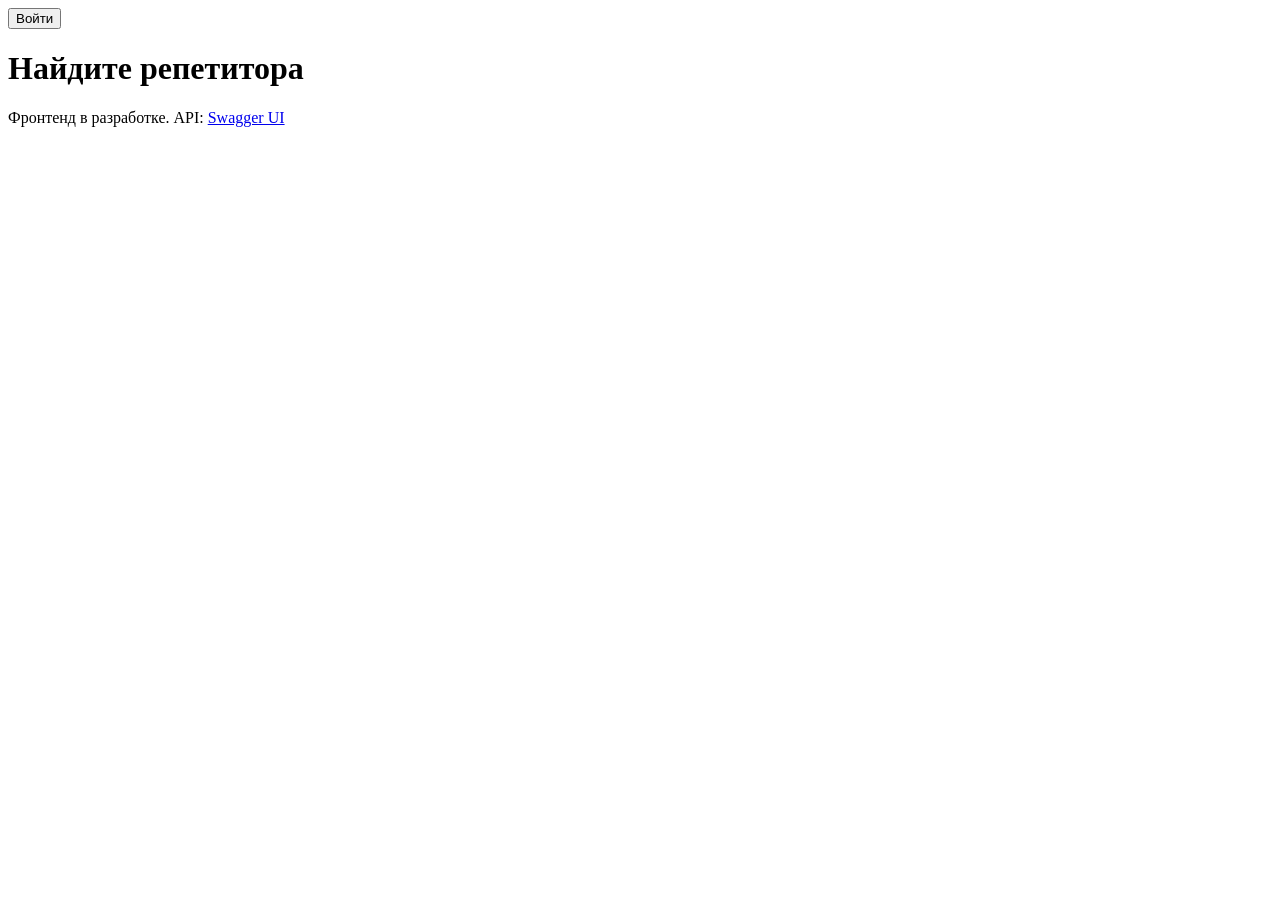
==== frontend/index.html @ 48ffca96 "Initial commit: backend skeleto and frontend placeholder" ====
<!doctype html>
<html lang="ru">
<head>
  <meta charset="utf-8">
  <meta name="viewport" content="width=device-width, initial-scale=1">
  <title>Репетиторы</title>
</head>
<body>
  <header><button>Войти</button></header>
  <main>
    <h1>Найдите репетитора</h1>
    <p>Фронтенд в разработке. API: <a href="http://localhost:8080/swagger-ui.html">Swagger UI</a></p>
  </main>
</body>
</html>
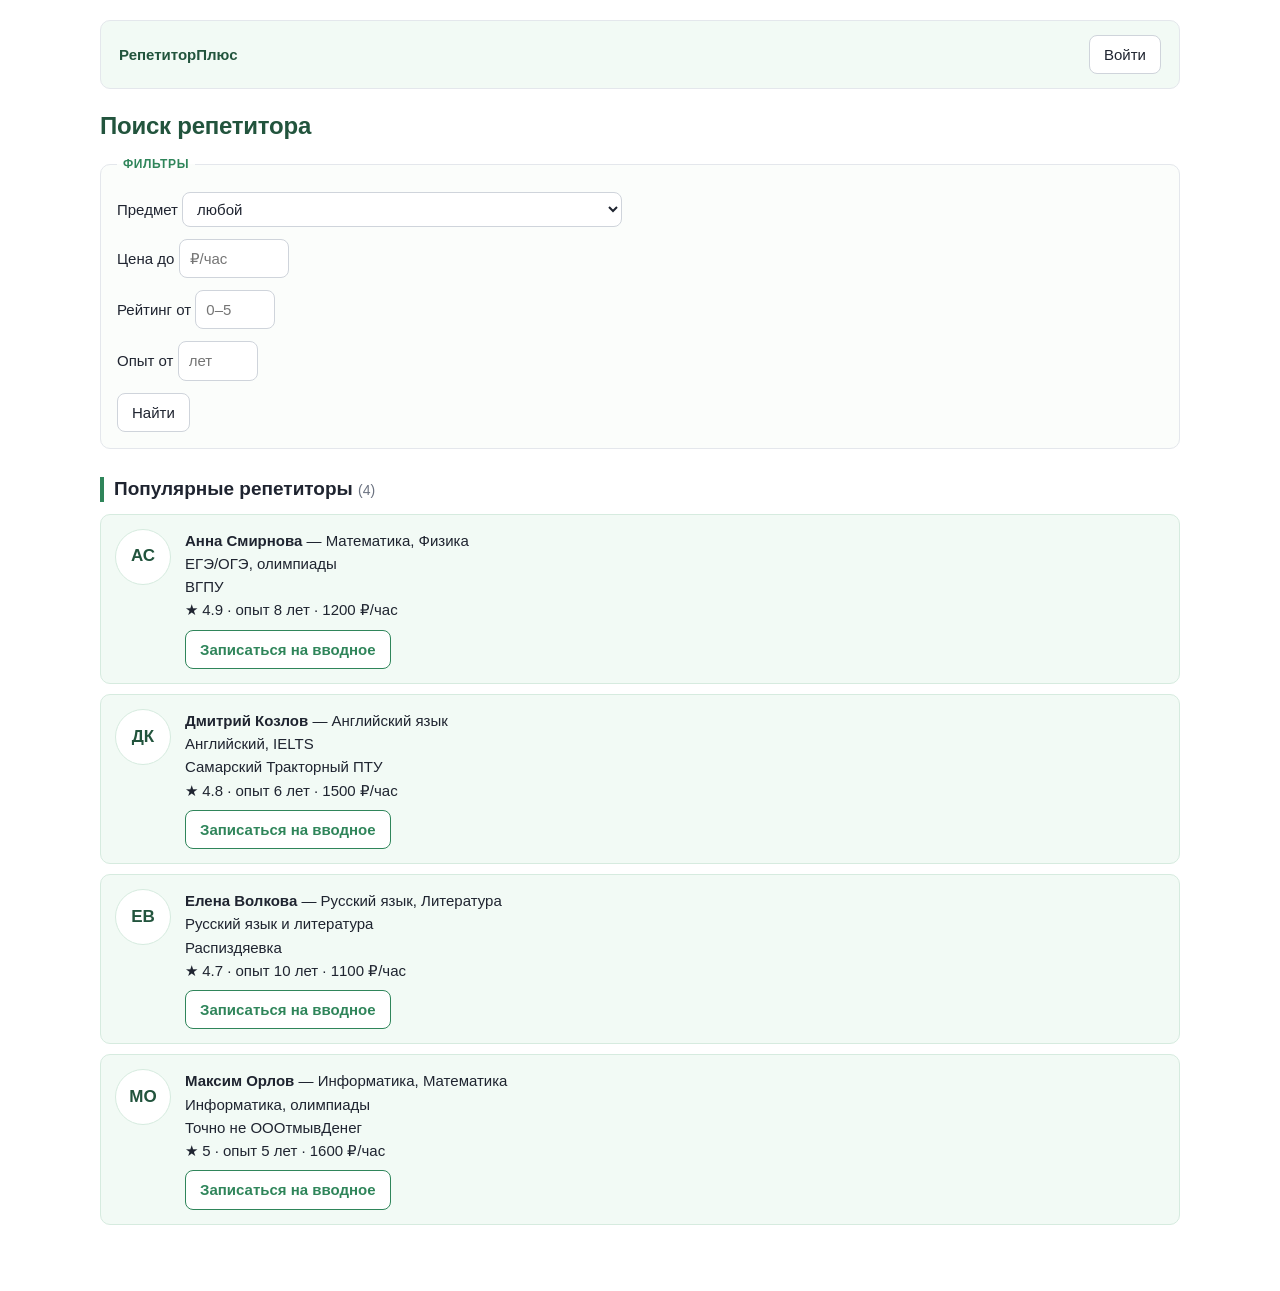
==== commit 8715f887: "Псевдо завершенный вид сайта. Вид сайта для экранизации его эксплуатации, будут вопросы пишите." ====
--- a/frontend/index.html
+++ b/frontend/index.html
@@ -4,12 +4,274 @@
   <meta charset="utf-8">
   <meta name="viewport" content="width=device-width, initial-scale=1">
   <title>Репетиторы</title>
+  <link rel="stylesheet" href="style.css">
 </head>
 <body>
-  <header><button>Войти</button></header>
+  <header>
+    <a href="index.html">РепетиторПлюс</a>
+    <button id="loginBtn">Войти</button>
+  </header>
+
   <main>
-    <h1>Найдите репетитора</h1>
-    <p>Фронтенд в разработке. API: <a href="http://localhost:8080/swagger-ui.html">Swagger UI</a></p>
+    <h1>Поиск репетитора</h1>
+
+    <fieldset>
+      <legend>Фильтры</legend>
+      <div class="row">
+        <label>Предмет
+          <select id="fSubject">
+            <option value="">любой</option>
+          </select>
+        </label>
+        <label>Цена до <input id="fPrice" type="number" placeholder="₽/час" style="width:110px"></label>
+        <label>Рейтинг от <input id="fRating" type="number" step="0.1" placeholder="0–5" style="width:80px"></label>
+        <label>Опыт от <input id="fExp" type="number" placeholder="лет" style="width:80px"></label>
+        <button id="searchBtn">Найти</button>
+      </div>
+    </fieldset>
+
+    <h2>Популярные репетиторы <small id="count"></small></h2>
+    <div id="cards"></div>
   </main>
+
+  <div class="modal" id="loginModal">
+    <div class="modal-box">
+      <h3>Вход (демо)</h3>
+      <form id="loginForm">
+        <p>
+          <label>Логин<br>
+            <input id="loginUser" type="text" placeholder="Логин" autocomplete="username">
+          </label>
+        </p>
+        <p>
+          <label>Пароль<br>
+            <input id="loginPass" type="password" placeholder="Пароль" autocomplete="current-password">
+          </label>
+        </p>
+        <p>
+          <button type="submit">Войти</button>
+          <button type="button" data-close="loginModal">Закрыть</button>
+        </p>
+      </form>
+      <h3>Вход (демо — выбор роли)</h3>
+      <p><a href="student.html">Ученик</a></p>
+      <p><a href="tutor.html">Репетитор</a></p>
+      <p><a href="admin.html">Администратор</a></p>
+      <p><a href="registration.html">Регистрация</a></p>
+    </div>
+  </div>
+
+  <div class="modal" id="bookingModal">
+    <div class="modal-box">
+      <h3 id="bTitle">Запись</h3>
+
+      <div id="bStep1">
+        <p>Шаг 1 из 3 — предмет и длительность</p>
+        <p>Предмет: <select id="bSubject"></select></p>
+        <p>Длительность:
+          <select id="bDuration">
+            <option value="60">60 мин</option>
+            <option value="90">90 мин</option>
+            <option value="120">120 мин</option>
+          </select>
+        </p>
+        <p>Стоимость: <b id="bPriceLine">—</b></p>
+      </div>
+
+      <div id="bStep2" class="hidden">
+        <p>Шаг 2 из 3 — дата и время</p>
+        <div class="row" id="bDates"></div>
+        <div class="row" id="bSlots"></div>
+      </div>
+
+      <div id="bStep3" class="hidden">
+        <p>Шаг 3 из 3 — подтверждение</p>
+        <ul id="bSummary"></ul>
+      </div>
+
+      <div class="row">
+        <button id="bBack" class="hidden">Назад</button>
+        <button id="bNext">Далее</button>
+        <button data-close="bookingModal">Отмена</button>
+      </div>
+    </div>
+  </div>
+
+  <script>
+    /* ---------- данные (заменить на API) ---------- */
+    const tutors = [
+      {id:1, name:'Анна Смирнова', desc:'ЕГЭ/ОГЭ, олимпиады', price:1200, rating:4.9, exp:8,
+       subjects:[{name:'Математика',price:1200},{name:'Физика',price:1400}], education: 'ВГПУ', photo:null},
+      {id:2, name:'Дмитрий Козлов', desc:'Английский, IELTS', price:1500, rating:4.8, exp:6,
+       subjects:[{name:'Английский язык',price:1500}], education: 'Самарский Тракторный ПТУ', photo:null},
+      {id:3, name:'Елена Волкова', desc:'Русский язык и литература', price:1100, rating:4.7, exp:10,
+       subjects:[{name:'Русский язык',price:1100},{name:'Литература',price:1000}], education: 'Распиздяевка', photo:null},
+      {id:4, name:'Максим Орлов', desc:'Информатика, олимпиады', price:1600, rating:5.0, exp:5,
+       subjects:[{name:'Информатика',price:1600},{name:'Математика',price:1500}], education: 'Точно не ОООтмывДенег', photo:null}
+    ];
+
+    [...new Set(tutors.flatMap(t => t.subjects.map(s => s.name)))]
+      .sort()
+      .forEach(s => fSubject.insertAdjacentHTML('beforeend', `<option value="${s}">${s}</option>`));
+
+    function initials(name) {
+      return name.split(' ').map(w => w[0]).slice(0, 2).join('').toUpperCase();
+    }
+
+    function renderCards(list) {
+      cards.innerHTML = list.map(t => `
+        <div class="card">
+          <div class="avatar">
+            ${t.photo
+              ? `<img src="${t.photo}" alt="${t.name}">`
+              : initials(t.name)}
+          </div>
+          <div class="card-body">
+            <b>${t.name}</b> — ${t.subjects.map(s => s.name).join(', ')}<br>
+            ${t.desc}<br>
+            ${t.education}<br>
+            ★ ${t.rating} · опыт ${t.exp} лет · ${t.price} ₽/час<br>
+            <button onclick="openBooking(${t.id})">Записаться на вводное</button>
+          </div>
+        </div>
+      `).join('') || '<p>Ничего не найдено</p>';
+      count.textContent = `(${list.length})`;
+    }
+
+    function applyFilters() {
+      const subj = fSubject.value;
+      const price = +fPrice.value || Infinity;
+      const rating = +fRating.value || 0;
+      const exp = +fExp.value || 0;
+
+      const list = tutors.filter(t => {
+        if (subj && !t.subjects.some(s => s.name === subj)) return false;
+        if (t.price > price) return false;
+        if (t.rating < rating) return false;
+        if (t.exp < exp) return false;
+        return true;
+      });
+      renderCards(list);
+    }
+
+    ['fSubject','fPrice','fRating','fExp'].forEach(id => {
+      const el = document.getElementById(id);
+      el.addEventListener('input', applyFilters);
+      el.addEventListener('change', applyFilters);
+    });
+    searchBtn.onclick = applyFilters;
+    renderCards(tutors);
+
+    function showToast(text) {
+      const t = document.createElement('div');
+      t.className = 'toast';
+      t.textContent = text;
+      document.body.appendChild(t);
+      requestAnimationFrame(() => t.classList.add('show'));
+      setTimeout(() => {
+        t.classList.remove('show');
+        setTimeout(() => t.remove(), 300);
+      }, 2500);
+    }
+
+    document.querySelectorAll('[data-close]').forEach(b => b.onclick = () => {
+      document.getElementById(b.dataset.close).classList.remove('active');
+    });
+    loginBtn.onclick = () => loginModal.classList.add('active');
+
+    let currentTutor = null;
+    let step = 1;
+    let sel = { subject:'', duration:60, date:'', time:'' };
+    const step3Template = bStep3.innerHTML;
+
+    const fmtDate = iso => new Date(iso + 'T00:00:00').toLocaleDateString('ru-RU');
+
+    function openBooking(id) {
+      currentTutor = tutors.find(t => t.id === id);
+      step = 1;
+      sel = { subject: currentTutor.subjects[0].name, duration: 60, date: '', time: '' };
+
+      bTitle.textContent = 'Запись к ' + currentTutor.name;
+      bStep3.innerHTML = step3Template;
+      bSubject.innerHTML = currentTutor.subjects.map(s =>
+        `<option value="${s.name}">${s.name}</option>`).join('');
+      bDuration.value = '60';
+      updatePrice();
+      renderDates();
+      showStep(1);
+      bookingModal.classList.add('active');
+    }
+
+    function updatePrice() {
+      const subj = currentTutor.subjects.find(s => s.name === bSubject.value);
+      bPriceLine.textContent = Math.round(subj.price * (+bDuration.value) / 60) + ' ₽';
+    }
+    bSubject.onchange = updatePrice;
+    bDuration.onchange = updatePrice;
+
+    function renderDates() {
+      let html = '';
+      for (let i = 1; i <= 7; i++) {
+        const d = new Date(); d.setDate(d.getDate() + i);
+        const iso = d.toISOString().slice(0, 10);
+        html += `<button class="date-btn" data-date="${iso}">${d.toLocaleDateString('ru-RU',{day:'numeric',month:'short'})}</button>`;
+      }
+      bDates.innerHTML = html;
+      bDates.querySelectorAll('button').forEach(b => b.onclick = () => {
+        bDates.querySelectorAll('button').forEach(x => x.classList.remove('active'));
+        b.classList.add('active');
+        sel.date = b.dataset.date;
+        renderSlots();
+      });
+      bDates.querySelector('button').click();
+    }
+
+    function renderSlots() {
+      const times = ['10:00','12:00','14:00','16:00','18:00','20:00'];
+      bSlots.innerHTML = times.map(t => `<button data-time="${t}">${t}</button>`).join('');
+      bSlots.querySelectorAll('button').forEach(b => b.onclick = () => {
+        bSlots.querySelectorAll('button').forEach(x => x.classList.remove('active'));
+        b.classList.add('active');
+        sel.time = b.dataset.time;
+      });
+      sel.time = '';
+    }
+
+    function showStep(n) {
+      step = n;
+      bStep1.classList.toggle('hidden', n !== 1);
+      bStep2.classList.toggle('hidden', n !== 2);
+      bStep3.classList.toggle('hidden', n !== 3);
+      bBack.classList.toggle('hidden', n === 1);
+      bNext.textContent = n === 3 ? 'Подтвердить' : 'Далее';
+    }
+
+    function fillSummary() {
+      const subj = currentTutor.subjects.find(s => s.name === sel.subject);
+      bSummary.innerHTML = `
+        <li>Репетитор: ${currentTutor.name}</li>
+        <li>Предмет: ${sel.subject}</li>
+        <li>Дата: ${fmtDate(sel.date)}</li>
+        <li>Время: ${sel.time}</li>
+        <li>Длительность: ${sel.duration} мин</li>
+        <li>Стоимость: ${Math.round(subj.price * sel.duration / 60)} ₽</li>`;
+    }
+
+    bBack.onclick = () => showStep(step - 1);
+    bNext.onclick = () => {
+      if (step === 1) {
+        sel.subject = bSubject.value;
+        sel.duration = +bDuration.value;
+        showStep(2);
+      } else if (step === 2) {
+        if (!sel.date || !sel.time) return alert('Выберите дату и время');
+        fillSummary();
+        showStep(3);
+      } else {
+        showToast('Бронь Успешно не написана в коде');
+        bookingModal.classList.remove('active');
+      }
+    };
+  </script>
 </body>
 </html>
--- a/frontend/style.css
+++ b/frontend/style.css
@@ -0,0 +1,319 @@
+/* ===========================================================
+   РепетиторПлюс — общие стили для всех страниц
+   Белый фон, спокойный синий акцент, мягкие голубоватые подложки
+   =========================================================== */
+
+   :root{
+    --text:#1f2430;
+    --muted:#6b7280;
+    --line:#e4e7ec;
+    --line-2:#cfd4db;
+  
+    --accent:#2f855a;
+    --accent-dark:#22543d;
+    --accent-soft:#e6f4ec;
+  
+    --tint:#f2faf5;
+    --tint-2:#d6ebdf;
+  
+    --green:#2f855a;
+    --green-soft:#eef8f2;
+    --green-line:#bfe1c6;
+  
+    --radius:8px;
+    --max-width:1120px;
+  }
+  
+  *,*::before,*::after{ box-sizing:border-box; }
+  
+  body{
+    max-width:var(--max-width);
+    margin:0 auto;
+    padding:20px 20px 56px;
+    background:#fff;
+    color:var(--text);
+    font:15px/1.55 -apple-system,BlinkMacSystemFont,"Segoe UI",Roboto,"Helvetica Neue",Arial,sans-serif;
+    -webkit-font-smoothing:antialiased;
+  }
+  
+  /* ---------- типографика ---------- */
+  h1{
+    font-size:24px;
+    line-height:1.25;
+    margin:22px 0 12px;
+    color:var(--accent-dark);
+    letter-spacing:-.01em;
+  }
+  h2{
+    font-size:19px;
+    line-height:1.3;
+    margin:28px 0 12px;
+    padding-left:10px;
+    border-left:4px solid var(--accent);
+  }
+  h3{ font-size:16px; margin:18px 0 8px; }
+  h1 small,h2 small{ font-size:14px; font-weight:400; color:var(--muted); }
+  p{ margin:8px 0; }
+  ul{ margin:8px 0; padding-left:20px; }
+  li{ margin:3px 0; }
+  
+  a{ color:var(--accent); text-decoration:none; }
+  a:hover{ text-decoration:underline; }
+  
+  .muted{ color:var(--muted); }
+  .hidden{ display:none !important; }
+  
+  /* ---------- шапка ---------- */
+  header{
+    display:flex;
+    justify-content:space-between;
+    align-items:center;
+    flex-wrap:wrap;
+    gap:10px;
+    padding:14px 18px;
+    background:var(--tint);
+    border:1px solid var(--line);
+    border-radius:10px;
+  }
+  header a{ font-weight:600; color:var(--accent-dark); }
+  header a + a{ font-weight:400; color:var(--muted); }
+  header a + a:hover{ color:var(--accent); }
+  
+  /* ---------- кнопки ---------- */
+  button{
+    font:inherit;
+    padding:7px 14px;
+    border:1px solid var(--line-2);
+    border-radius:var(--radius);
+    background:#fff;
+    color:var(--text);
+    cursor:pointer;
+    transition:background-color .15s,border-color .15s,color .15s,box-shadow .15s;
+  }
+  button:hover{ background:var(--tint); border-color:var(--accent); color:var(--accent-dark); }
+  button:active{ background:var(--accent-soft); }
+  button:disabled{ background:#fafafa; border-color:var(--line); color:#9aa1ab; cursor:default; }
+  button:focus-visible{ outline:2px solid var(--accent); outline-offset:2px; }
+  
+  button[type="submit"]{
+    background:var(--accent);
+    border-color:var(--accent);
+    color:#fff;
+    font-weight:600;
+  }
+  button[type="submit"]:hover{ background:var(--accent-dark); border-color:var(--accent-dark); color:#fff; }
+  
+  button.active{
+    background:var(--accent);
+    border-color:var(--accent);
+    color:#fff;
+    font-weight:600;
+  }
+  
+  td button,.item button{ padding:5px 10px; font-size:13px; }
+  
+  /* ---------- поля ввода ---------- */
+  input,select,textarea{
+    font:inherit;
+    padding:7px 10px;
+    border:1px solid var(--line-2);
+    border-radius:var(--radius);
+    background:#fff;
+    color:var(--text);
+    max-width:100%;
+  }
+  input:focus,select:focus,textarea:focus{
+    outline:none;
+    border-color:var(--accent);
+    box-shadow:0 0 0 3px rgba(47,133,90,.16);
+  }
+  textarea{ width:100%; resize:vertical; }
+  td input{ padding:5px 8px; max-width:110px; }
+  
+  fieldset{
+    border:1px solid var(--line);
+    background:#fbfdfb;
+    border-radius:10px;
+    padding:6px 16px 16px;
+    margin:14px 0;
+  }
+  legend{
+    padding:0 6px;
+    font-size:12px;
+    letter-spacing:.05em;
+    text-transform:uppercase;
+    color:var(--accent);
+    font-weight:600;
+  }
+  fieldset label{ display:block; margin:12px 0; }
+  fieldset input,fieldset select{ width:100%; max-width:440px; }
+  
+  /* ---------- таблицы ---------- */
+  table{ width:100%; border-collapse:collapse; margin:12px 0 22px; font-size:14px; }
+  th,td{ border:1px solid var(--line); padding:8px 10px; text-align:left; vertical-align:top; }
+  th{ background:var(--tint); color:#22543d; font-weight:600; }
+  tbody tr:nth-child(even){ background:#fafcfb; }
+  tbody tr:hover{ background:var(--accent-soft); }
+  
+/* ---------- карточки репетиторов ---------- */
+  .card{
+    display:flex;
+    gap:14px;
+    align-items:flex-start;
+    padding:14px;
+    margin:10px 0;
+    border:1px solid var(--tint-2);
+    border-radius:10px;
+    background:var(--tint);
+    transition:border-color .15s, box-shadow .15s, background-color .15s;
+  }
+  .card:hover{
+    border-color:var(--accent);
+    background:var(--accent-soft);
+    box-shadow:0 2px 6px rgba(47,133,90,.14);
+  }
+  .card-body{ flex:1 1 auto; min-width:0; }
+  .card-body > button{ margin-top:8px; border-color:var(--accent); color:var(--accent); font-weight:600; }
+  .card-body > button:hover{ background:var(--accent); color:#fff; }
+  /* ---------- аватары ---------- */
+  .card .avatar{
+    background:#fff;
+    border:1px solid var(--tint-2);
+  }
+  .avatar{
+    flex:0 0 56px;
+    width:56px; height:56px;
+    border-radius:50%;
+    background:var(--tint-2);
+    color:var(--accent-dark);
+    display:flex; align-items:center; justify-content:center;
+    font-weight:700; font-size:17px;
+    overflow:hidden;
+    user-select:none;
+  }
+  .avatar img{ width:100%; height:100%; object-fit:cover; }
+  
+  /* ---------- модальные окна ---------- */
+  .modal{
+    position:fixed; inset:0;
+    display:none;
+    align-items:center; justify-content:center;
+    padding:16px;
+    background:rgba(17,24,39,.45);
+    z-index:100;
+  }
+  .modal.active{ display:flex; }
+  .modal-box{
+    width:100%;
+    max-width:560px;
+    max-height:90vh;
+    overflow:auto;
+    padding:22px;
+    background:#fff;
+    border-radius:12px;
+    box-shadow:0 12px 32px rgba(16,24,40,.18);
+    border-top:3px solid var(--accent);
+  }
+  .modal-box h3:first-child{ margin-top:0; }
+  .modal-box form input,
+  .modal-box form select{ width:100%; max-width:440px; }
+  
+  /* ---------- всплывающее уведомление ---------- */
+  .toast{
+    position:fixed; bottom:24px; left:50%;
+    transform:translateX(-50%) translateY(20px);
+    background:var(--accent-dark);
+    color:#fff;
+    padding:10px 18px;
+    border-radius:8px;
+    font-size:14px;
+    opacity:0;
+    transition:.25s;
+    z-index:1000;
+    pointer-events:none;
+  }
+  .toast.show{ opacity:1; transform:translateX(-50%) translateY(0); }
+  
+  /* ---------- вкладки ---------- */
+  .tabs{ display:flex; flex-wrap:wrap; gap:6px; margin:16px 0; }
+  .tabs button{ background:#fff; }
+  .tabs button.active{ background:var(--accent); border-color:var(--accent); color:#fff; }
+  
+  /* ---------- список модерации (админка) ---------- */
+  .item{
+    padding:10px 14px;
+    margin:8px 0;
+    border:1px solid var(--line);
+    border-left:4px solid var(--accent);
+    border-radius:var(--radius);
+    background:#fbfdfb;
+  }
+  .item b{ color:var(--accent-dark); }
+  
+  /* ---------- карточки учеников (кабинет репетитора) ---------- */
+  .student-card{
+    display:flex;
+    gap:12px;
+    align-items:flex-start;
+    padding:12px;
+    margin:10px 0;
+    border:1px solid var(--tint-2);
+    border-radius:10px;
+    background:var(--tint);
+    transition:border-color .15s, background-color .15s;
+  }
+  .student-card:hover{ border-color:var(--accent); background:var(--accent-soft); }
+  .student-card .avatar{
+    flex:0 0 48px; width:48px; height:48px; font-size:15px;
+    background:#fff;
+    border:1px solid var(--tint-2);
+  }
+  .student-body{ flex:1 1 auto; min-width:0; }
+  .student-body button{ margin:8px 6px 0 0; }
+  
+  /* ---------- регистрация ---------- */
+  .reg-layout{ display:flex; flex-wrap:wrap; gap:28px; align-items:flex-start; }
+  .reg-avatar-col{ flex:0 0 170px; text-align:center; }
+  .reg-fields-col{ flex:1 1 340px; min-width:260px; }
+  
+  .avatar-big{
+    width:120px; height:120px;
+    margin:0 auto 12px;
+    border-radius:50%;
+    border:2px solid var(--tint-2);
+    background:var(--tint-2);
+    color:var(--accent-dark);
+    display:flex; align-items:center; justify-content:center;
+    font-weight:700; font-size:36px;
+    overflow:hidden;
+  }
+  .avatar-big img{ width:100%; height:100%; object-fit:cover; }
+  .reg-avatar-col button{
+    display:block;
+    width:100%;
+    max-width:150px;
+    margin:6px auto;
+    padding:5px 10px;
+    font-size:13px;
+  }
+  
+  .result{
+    margin-top:20px;
+    padding:16px;
+    border:1px solid var(--green-line);
+    border-radius:10px;
+    background:var(--green-soft);
+  }
+  .result h2{
+    border-left:4px solid var(--green);
+    color:var(--green);
+    margin-top:0;
+  }
+  
+  /* ---------- мелкие экраны ---------- */
+  @media (max-width:600px){
+    body{ padding:14px 12px 40px; }
+    h1{ font-size:21px; }
+    h2{ font-size:17px; }
+    .reg-avatar-col{ flex:1 1 100%; }
+  }
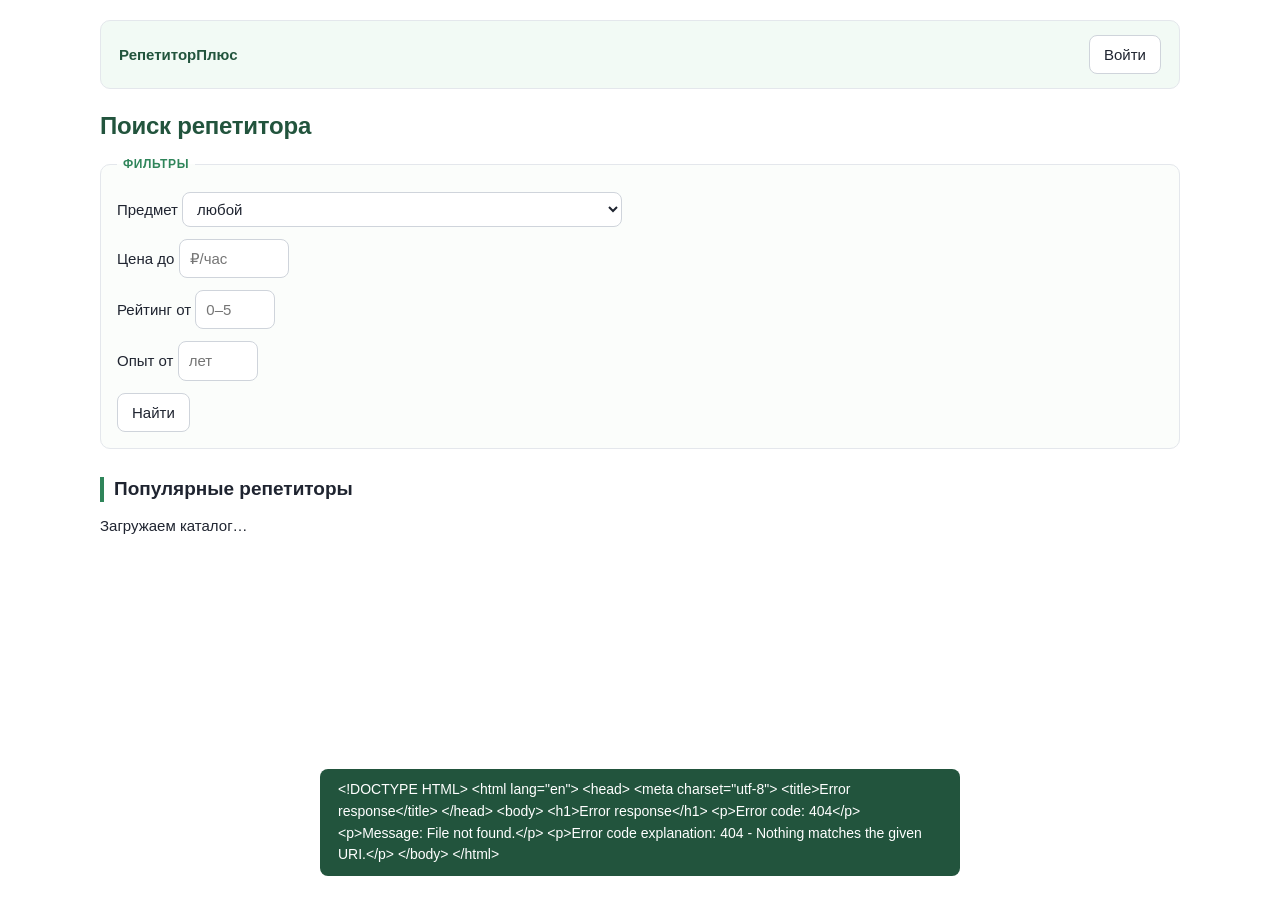
==== commit 19da9d34: "задача: интегрировать интерфейс и серверную часть сервиса обучения - Подключить страницы интерфейса " ====
--- a/frontend/index.html
+++ b/frontend/index.html
@@ -36,16 +36,16 @@
 
   <div class="modal" id="loginModal">
     <div class="modal-box">
-      <h3>Вход (демо)</h3>
+      <h3>Вход в аккаунт</h3>
       <form id="loginForm">
         <p>
-          <label>Логин<br>
-            <input id="loginUser" type="text" placeholder="Логин" autocomplete="username">
+          <label>E-mail<br>
+            <input id="loginUser" type="email" placeholder="name@example.com" autocomplete="username" required>
           </label>
         </p>
         <p>
           <label>Пароль<br>
-            <input id="loginPass" type="password" placeholder="Пароль" autocomplete="current-password">
+            <input id="loginPass" type="password" placeholder="Пароль" autocomplete="current-password" required>
           </label>
         </p>
         <p>
@@ -53,11 +53,7 @@
           <button type="button" data-close="loginModal">Закрыть</button>
         </p>
       </form>
-      <h3>Вход (демо — выбор роли)</h3>
-      <p><a href="student.html">Ученик</a></p>
-      <p><a href="tutor.html">Репетитор</a></p>
-      <p><a href="admin.html">Администратор</a></p>
-      <p><a href="registration.html">Регистрация</a></p>
+      <p><a href="registration.html">Создать аккаунт ученика</a></p>
     </div>
   </div>
 
@@ -70,11 +66,14 @@
         <p>Предмет: <select id="bSubject"></select></p>
         <p>Длительность:
           <select id="bDuration">
-            <option value="60">60 мин</option>
+            <option value="30">30 мин</option>
+            <option value="45">45 мин</option>
+            <option value="60" selected>60 мин</option>
             <option value="90">90 мин</option>
             <option value="120">120 мин</option>
           </select>
         </p>
+        <p><label><input id="bIntro" type="checkbox"> Бесплатное вводное занятие (30 минут)</label></p>
         <p>Стоимость: <b id="bPriceLine">—</b></p>
       </div>
 
@@ -97,181 +96,7 @@
     </div>
   </div>
 
-  <script>
-    /* ---------- данные (заменить на API) ---------- */
-    const tutors = [
-      {id:1, name:'Анна Смирнова', desc:'ЕГЭ/ОГЭ, олимпиады', price:1200, rating:4.9, exp:8,
-       subjects:[{name:'Математика',price:1200},{name:'Физика',price:1400}], education: 'ВГПУ', photo:null},
-      {id:2, name:'Дмитрий Козлов', desc:'Английский, IELTS', price:1500, rating:4.8, exp:6,
-       subjects:[{name:'Английский язык',price:1500}], education: 'Самарский Тракторный ПТУ', photo:null},
-      {id:3, name:'Елена Волкова', desc:'Русский язык и литература', price:1100, rating:4.7, exp:10,
-       subjects:[{name:'Русский язык',price:1100},{name:'Литература',price:1000}], education: 'Распиздяевка', photo:null},
-      {id:4, name:'Максим Орлов', desc:'Информатика, олимпиады', price:1600, rating:5.0, exp:5,
-       subjects:[{name:'Информатика',price:1600},{name:'Математика',price:1500}], education: 'Точно не ОООтмывДенег', photo:null}
-    ];
-
-    [...new Set(tutors.flatMap(t => t.subjects.map(s => s.name)))]
-      .sort()
-      .forEach(s => fSubject.insertAdjacentHTML('beforeend', `<option value="${s}">${s}</option>`));
-
-    function initials(name) {
-      return name.split(' ').map(w => w[0]).slice(0, 2).join('').toUpperCase();
-    }
-
-    function renderCards(list) {
-      cards.innerHTML = list.map(t => `
-        <div class="card">
-          <div class="avatar">
-            ${t.photo
-              ? `<img src="${t.photo}" alt="${t.name}">`
-              : initials(t.name)}
-          </div>
-          <div class="card-body">
-            <b>${t.name}</b> — ${t.subjects.map(s => s.name).join(', ')}<br>
-            ${t.desc}<br>
-            ${t.education}<br>
-            ★ ${t.rating} · опыт ${t.exp} лет · ${t.price} ₽/час<br>
-            <button onclick="openBooking(${t.id})">Записаться на вводное</button>
-          </div>
-        </div>
-      `).join('') || '<p>Ничего не найдено</p>';
-      count.textContent = `(${list.length})`;
-    }
-
-    function applyFilters() {
-      const subj = fSubject.value;
-      const price = +fPrice.value || Infinity;
-      const rating = +fRating.value || 0;
-      const exp = +fExp.value || 0;
-
-      const list = tutors.filter(t => {
-        if (subj && !t.subjects.some(s => s.name === subj)) return false;
-        if (t.price > price) return false;
-        if (t.rating < rating) return false;
-        if (t.exp < exp) return false;
-        return true;
-      });
-      renderCards(list);
-    }
-
-    ['fSubject','fPrice','fRating','fExp'].forEach(id => {
-      const el = document.getElementById(id);
-      el.addEventListener('input', applyFilters);
-      el.addEventListener('change', applyFilters);
-    });
-    searchBtn.onclick = applyFilters;
-    renderCards(tutors);
-
-    function showToast(text) {
-      const t = document.createElement('div');
-      t.className = 'toast';
-      t.textContent = text;
-      document.body.appendChild(t);
-      requestAnimationFrame(() => t.classList.add('show'));
-      setTimeout(() => {
-        t.classList.remove('show');
-        setTimeout(() => t.remove(), 300);
-      }, 2500);
-    }
-
-    document.querySelectorAll('[data-close]').forEach(b => b.onclick = () => {
-      document.getElementById(b.dataset.close).classList.remove('active');
-    });
-    loginBtn.onclick = () => loginModal.classList.add('active');
-
-    let currentTutor = null;
-    let step = 1;
-    let sel = { subject:'', duration:60, date:'', time:'' };
-    const step3Template = bStep3.innerHTML;
-
-    const fmtDate = iso => new Date(iso + 'T00:00:00').toLocaleDateString('ru-RU');
-
-    function openBooking(id) {
-      currentTutor = tutors.find(t => t.id === id);
-      step = 1;
-      sel = { subject: currentTutor.subjects[0].name, duration: 60, date: '', time: '' };
-
-      bTitle.textContent = 'Запись к ' + currentTutor.name;
-      bStep3.innerHTML = step3Template;
-      bSubject.innerHTML = currentTutor.subjects.map(s =>
-        `<option value="${s.name}">${s.name}</option>`).join('');
-      bDuration.value = '60';
-      updatePrice();
-      renderDates();
-      showStep(1);
-      bookingModal.classList.add('active');
-    }
-
-    function updatePrice() {
-      const subj = currentTutor.subjects.find(s => s.name === bSubject.value);
-      bPriceLine.textContent = Math.round(subj.price * (+bDuration.value) / 60) + ' ₽';
-    }
-    bSubject.onchange = updatePrice;
-    bDuration.onchange = updatePrice;
-
-    function renderDates() {
-      let html = '';
-      for (let i = 1; i <= 7; i++) {
-        const d = new Date(); d.setDate(d.getDate() + i);
-        const iso = d.toISOString().slice(0, 10);
-        html += `<button class="date-btn" data-date="${iso}">${d.toLocaleDateString('ru-RU',{day:'numeric',month:'short'})}</button>`;
-      }
-      bDates.innerHTML = html;
-      bDates.querySelectorAll('button').forEach(b => b.onclick = () => {
-        bDates.querySelectorAll('button').forEach(x => x.classList.remove('active'));
-        b.classList.add('active');
-        sel.date = b.dataset.date;
-        renderSlots();
-      });
-      bDates.querySelector('button').click();
-    }
-
-    function renderSlots() {
-      const times = ['10:00','12:00','14:00','16:00','18:00','20:00'];
-      bSlots.innerHTML = times.map(t => `<button data-time="${t}">${t}</button>`).join('');
-      bSlots.querySelectorAll('button').forEach(b => b.onclick = () => {
-        bSlots.querySelectorAll('button').forEach(x => x.classList.remove('active'));
-        b.classList.add('active');
-        sel.time = b.dataset.time;
-      });
-      sel.time = '';
-    }
-
-    function showStep(n) {
-      step = n;
-      bStep1.classList.toggle('hidden', n !== 1);
-      bStep2.classList.toggle('hidden', n !== 2);
-      bStep3.classList.toggle('hidden', n !== 3);
-      bBack.classList.toggle('hidden', n === 1);
-      bNext.textContent = n === 3 ? 'Подтвердить' : 'Далее';
-    }
-
-    function fillSummary() {
-      const subj = currentTutor.subjects.find(s => s.name === sel.subject);
-      bSummary.innerHTML = `
-        <li>Репетитор: ${currentTutor.name}</li>
-        <li>Предмет: ${sel.subject}</li>
-        <li>Дата: ${fmtDate(sel.date)}</li>
-        <li>Время: ${sel.time}</li>
-        <li>Длительность: ${sel.duration} мин</li>
-        <li>Стоимость: ${Math.round(subj.price * sel.duration / 60)} ₽</li>`;
-    }
-
-    bBack.onclick = () => showStep(step - 1);
-    bNext.onclick = () => {
-      if (step === 1) {
-        sel.subject = bSubject.value;
-        sel.duration = +bDuration.value;
-        showStep(2);
-      } else if (step === 2) {
-        if (!sel.date || !sel.time) return alert('Выберите дату и время');
-        fillSummary();
-        showStep(3);
-      } else {
-        showToast('Бронь Успешно не написана в коде');
-        bookingModal.classList.remove('active');
-      }
-    };
-  </script>
+  <script src="app.js"></script>
+  <script src="index-page.js"></script>
 </body>
 </html>
